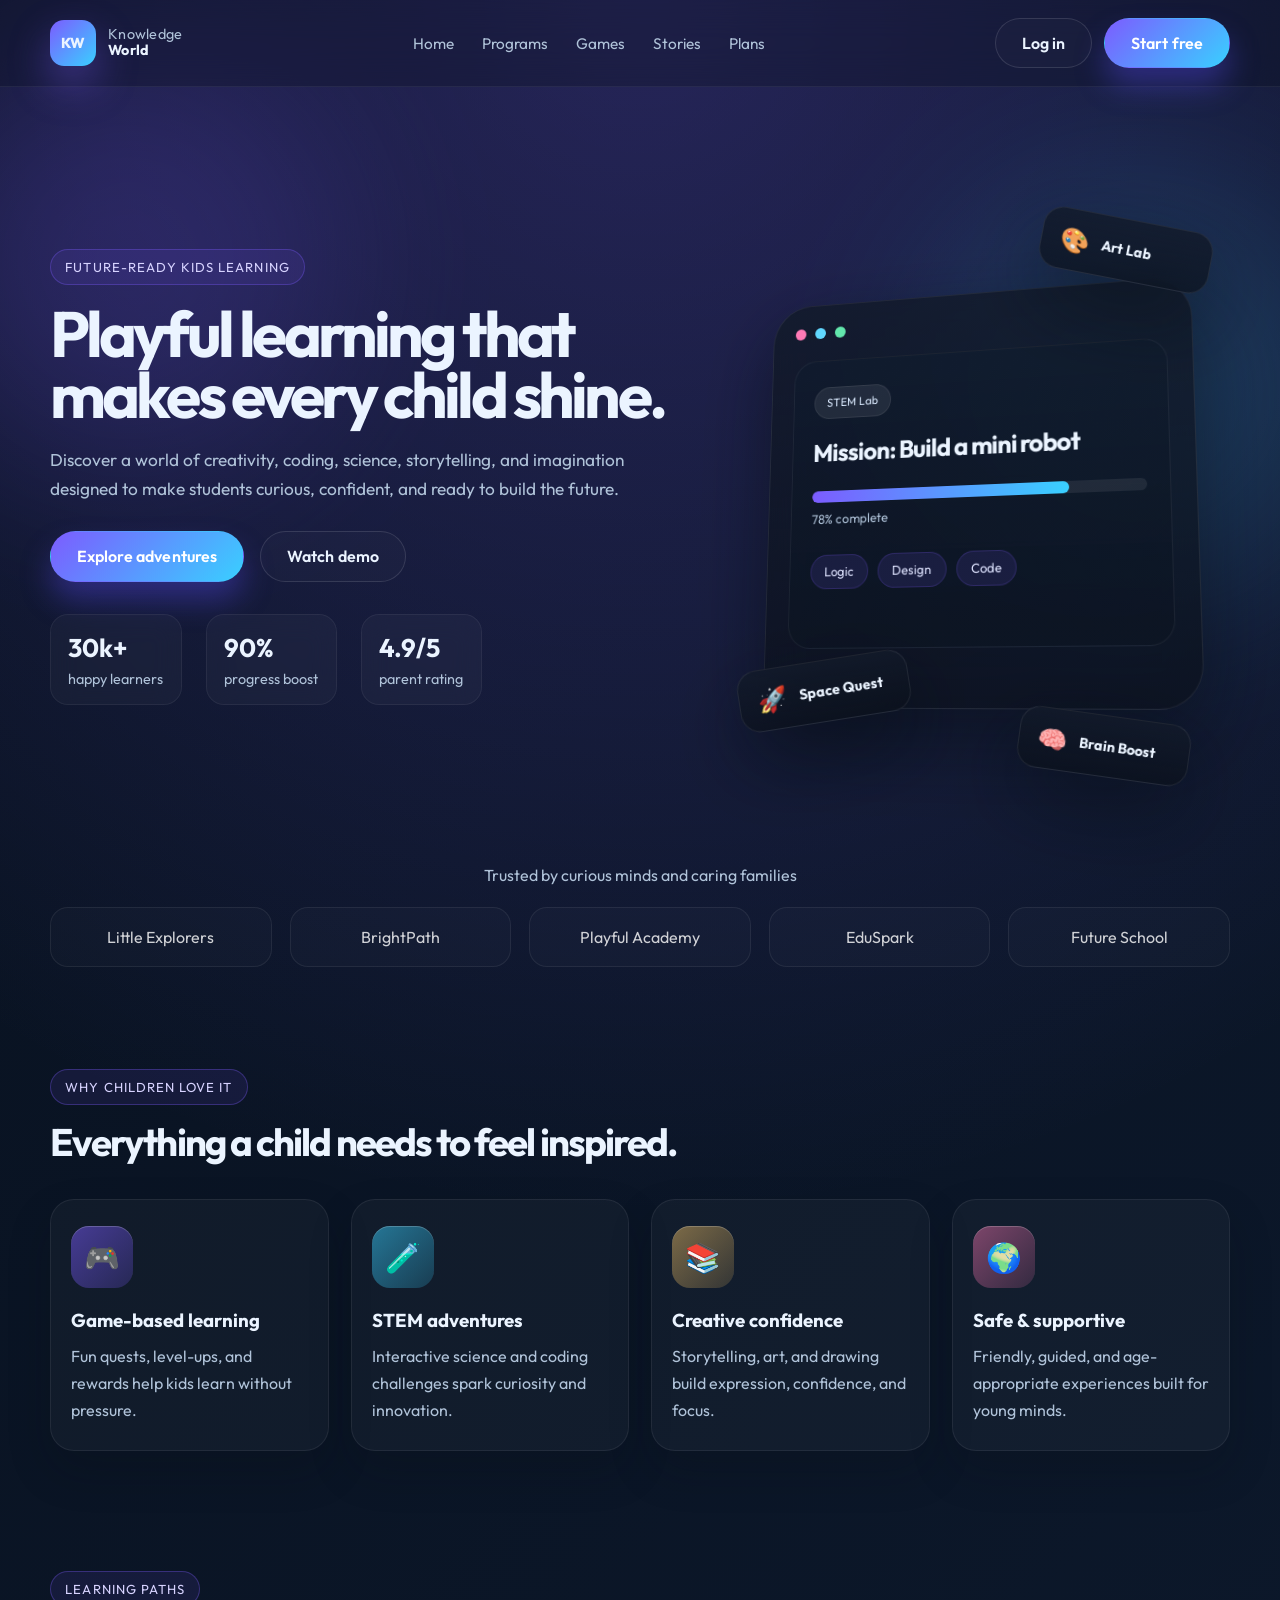
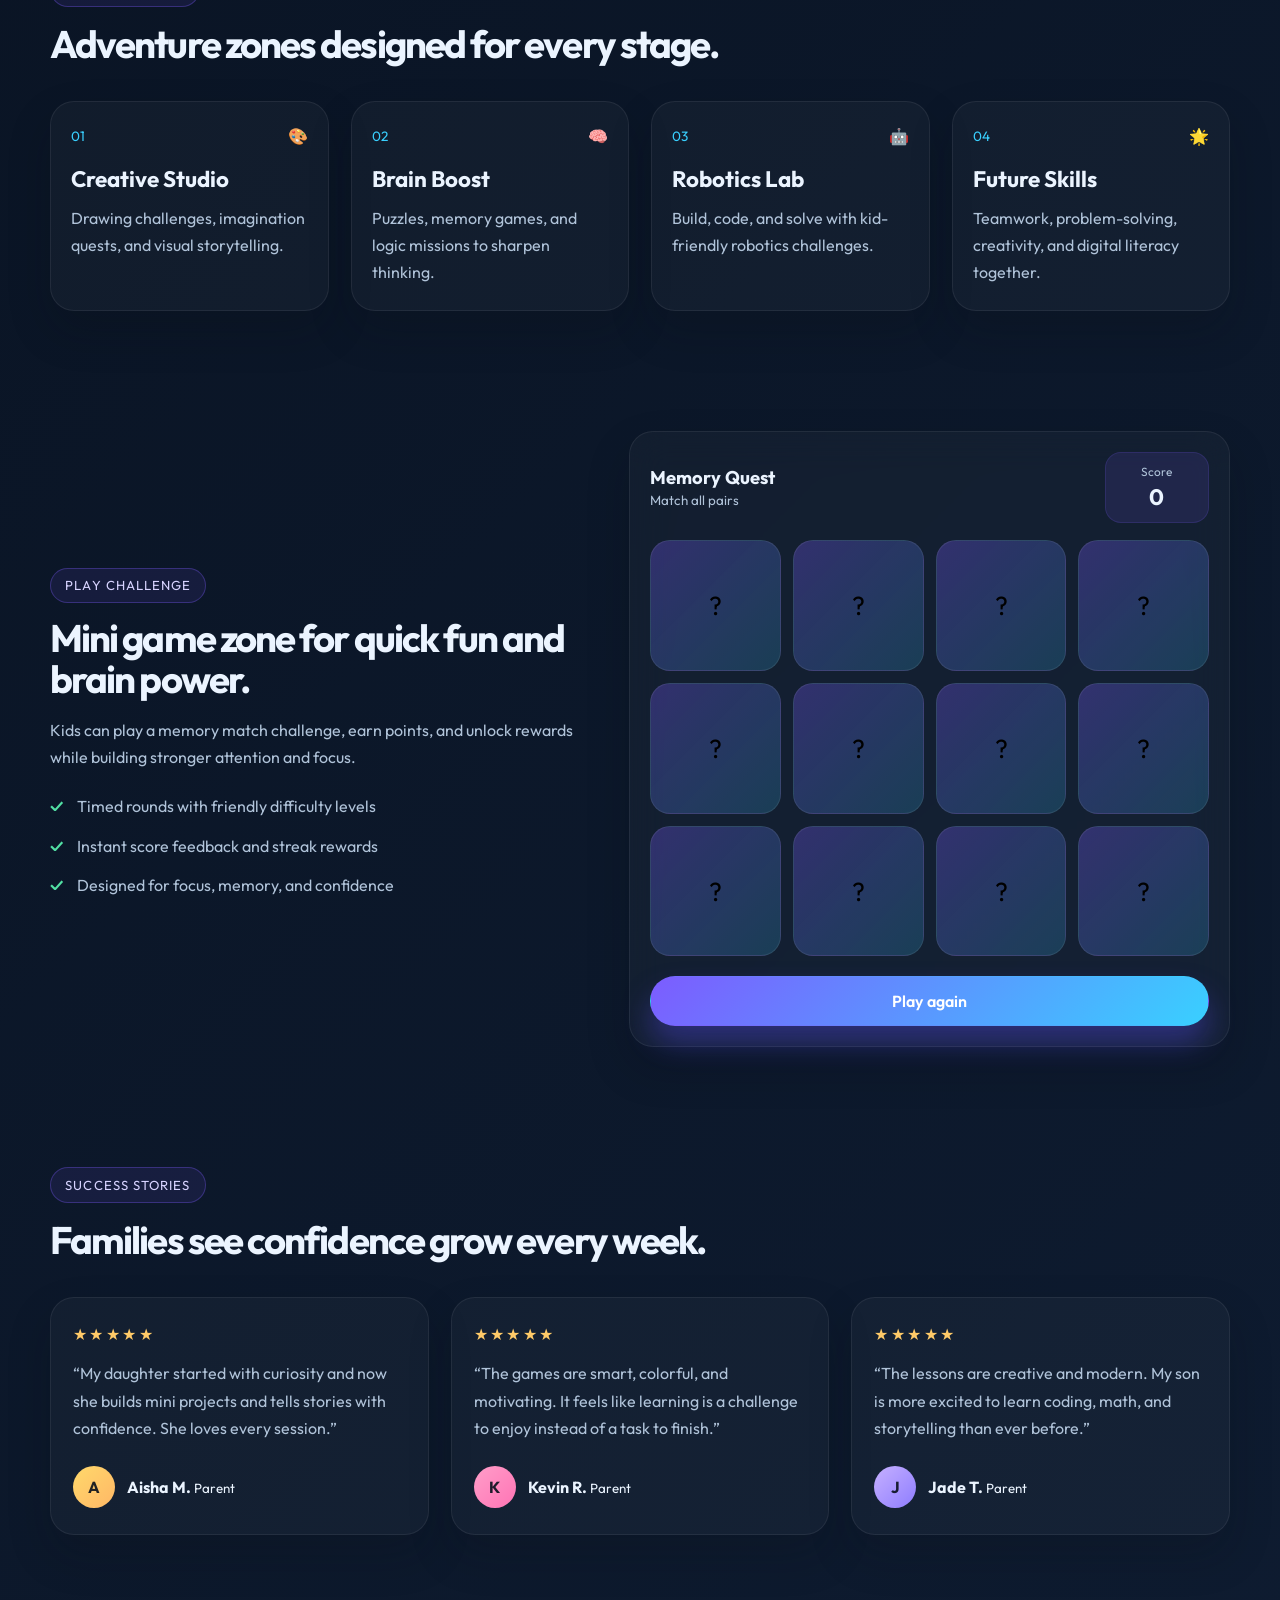
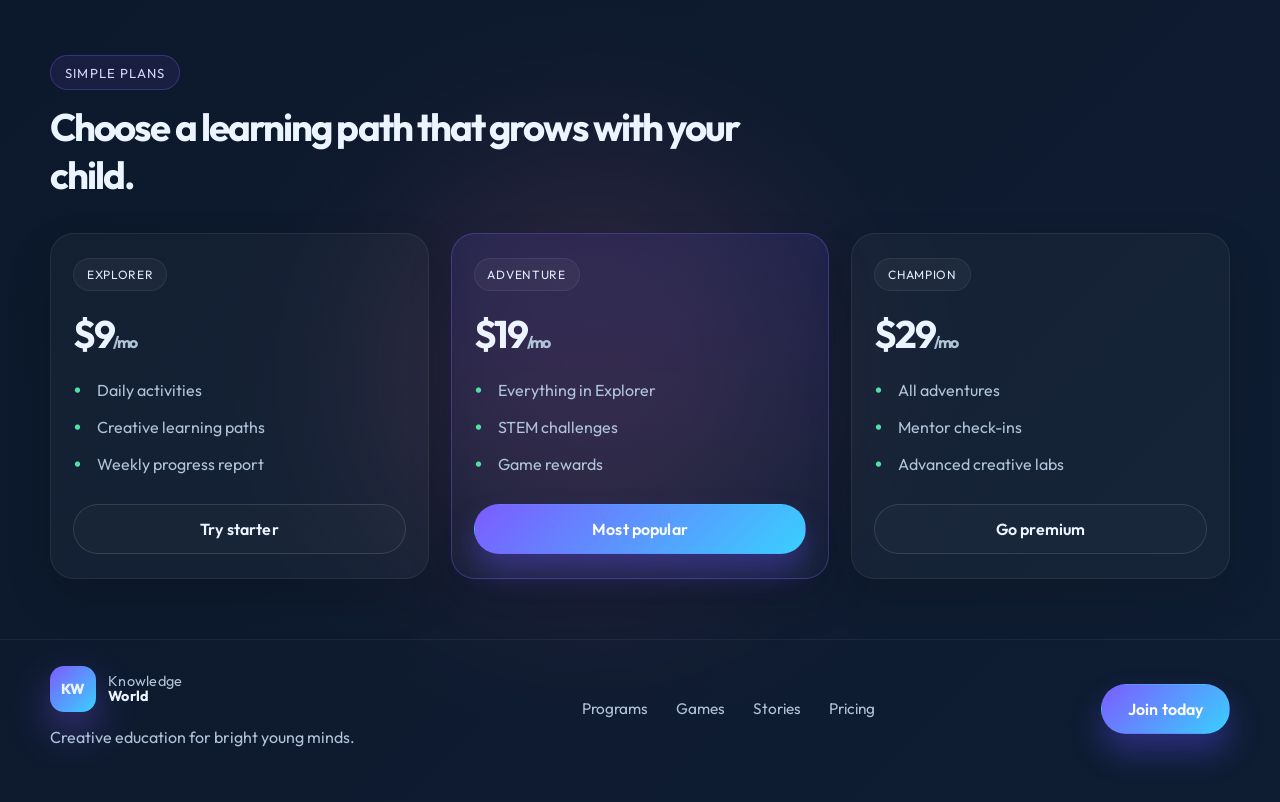
==== index.html @ fcbf1ed4 "Done" ====
<!DOCTYPE html>
<html lang="en">
  <head>
    <meta charset="UTF-8" />
    <meta name="viewport" content="width=device-width, initial-scale=1.0" />
    <meta
      name="description"
      content="Knowledge World is a playful, creative, and future-ready learning platform for kids. Explore projects, game-based learning, and innovative adventures."
    />
    <title>Knowledge World | Play. Learn. Grow.</title>
    <link rel="preconnect" href="https://fonts.googleapis.com" />
    <link rel="preconnect" href="https://fonts.gstatic.com" crossorigin />
    <link
      href="https://fonts.googleapis.com/css2?family=Outfit:wght@300;400;500;600;700;800;900&display=swap"
      rel="stylesheet"
    />
    <link rel="stylesheet" href="styles.css" />
  </head>
  <body>
    <div class="page-shell">
      <div class="bg-glow bg-glow-1"></div>
      <div class="bg-glow bg-glow-2"></div>
      <div class="bg-glow bg-glow-3"></div>

      <header class="topbar">
        <nav class="nav container">
          <div class="brand">
            <div class="brand-mark">KW</div>
            <div>
              <span>Knowledge</span>
              <strong>World</strong>
            </div>
          </div>

          <div class="nav-links">
            <a href="#home">Home</a>
            <a href="#programs">Programs</a>
            <a href="#games">Games</a>
            <a href="#stories">Stories</a>
            <a href="#pricing">Plans</a>
          </div>

          <div class="nav-actions">
            <button class="btn btn-ghost">Log in</button>
            <button class="btn btn-primary">Start free</button>
          </div>
        </nav>
      </header>

      <main>
        <section id="home" class="hero container">
          <div class="hero-copy reveal">
            <span class="eyebrow">Future-ready kids learning</span>
            <h1>Playful learning that makes every child shine.</h1>
            <p>
              Discover a world of creativity, coding, science, storytelling, and
              imagination designed to make students curious, confident, and ready to
              build the future.
            </p>

            <div class="hero-actions">
              <button class="btn btn-primary">Explore adventures</button>
              <button class="btn btn-secondary">Watch demo</button>
            </div>

            <div class="mini-stats">
              <div>
                <strong>30k+</strong>
                <span>happy learners</span>
              </div>
              <div>
                <strong>90%</strong>
                <span>progress boost</span>
              </div>
              <div>
                <strong>4.9/5</strong>
                <span>parent rating</span>
              </div>
            </div>
          </div>

          <div class="hero-visual reveal">
            <div class="floating-panel glass panel-main">
              <div class="panel-header">
                <span class="dot dot-pink"></span>
                <span class="dot dot-blue"></span>
                <span class="dot dot-green"></span>
              </div>

              <div class="class-card">
                <div class="school-badge">STEM Lab</div>
                <h3>Mission: Build a mini robot</h3>
                <div class="progress-wrap">
                  <div class="progress-bar">
                    <span style="width: 78%"></span>
                  </div>
                  <small>78% complete</small>
                </div>
                <div class="task-boxes">
                  <span>Logic</span>
                  <span>Design</span>
                  <span>Code</span>
                </div>
              </div>
            </div>

            <div class="floating-card glass card-one">
              <span>🎨</span>
              <strong>Art Lab</strong>
            </div>

            <div class="floating-card glass card-two">
              <span>🚀</span>
              <strong>Space Quest</strong>
            </div>

            <div class="floating-card glass card-three">
              <span>🧠</span>
              <strong>Brain Boost</strong>
            </div>
          </div>
        </section>

        <section class="partners container reveal">
          <p>Trusted by curious minds and caring families</p>
          <div class="partner-row">
            <span>Little Explorers</span>
            <span>BrightPath</span>
            <span>Playful Academy</span>
            <span>EduSpark</span>
            <span>Future School</span>
          </div>
        </section>

        <section id="programs" class="features container">
          <div class="section-heading reveal">
            <span class="eyebrow">Why children love it</span>
            <h2>Everything a child needs to feel inspired.</h2>
          </div>

          <div class="feature-grid">
            <article class="feature-card reveal">
              <div class="icon-wrap purple">🎮</div>
              <h3>Game-based learning</h3>
              <p>Fun quests, level-ups, and rewards help kids learn without pressure.</p>
            </article>

            <article class="feature-card reveal">
              <div class="icon-wrap blue">🧪</div>
              <h3>STEM adventures</h3>
              <p>Interactive science and coding challenges spark curiosity and innovation.</p>
            </article>

            <article class="feature-card reveal">
              <div class="icon-wrap yellow">📚</div>
              <h3>Creative confidence</h3>
              <p>Storytelling, art, and drawing build expression, confidence, and focus.</p>
            </article>

            <article class="feature-card reveal">
              <div class="icon-wrap pink">🌍</div>
              <h3>Safe & supportive</h3>
              <p>Friendly, guided, and age-appropriate experiences built for young minds.</p>
            </article>
          </div>
        </section>

        <section class="programs container reveal">
          <div class="section-heading">
            <span class="eyebrow">Learning paths</span>
            <h2>Adventure zones designed for every stage.</h2>
          </div>

          <div class="program-grid">
            <article class="program-card">
              <div class="prog-top">
                <span>01</span>
                <span>🎨</span>
              </div>
              <h3>Creative Studio</h3>
              <p>Drawing challenges, imagination quests, and visual storytelling.</p>
            </article>

            <article class="program-card">
              <div class="prog-top">
                <span>02</span>
                <span>🧠</span>
              </div>
              <h3>Brain Boost</h3>
              <p>Puzzles, memory games, and logic missions to sharpen thinking.</p>
            </article>

            <article class="program-card">
              <div class="prog-top">
                <span>03</span>
                <span>🤖</span>
              </div>
              <h3>Robotics Lab</h3>
              <p>Build, code, and solve with kid-friendly robotics challenges.</p>
            </article>

            <article class="program-card">
              <div class="prog-top">
                <span>04</span>
                <span>🌟</span>
              </div>
              <h3>Future Skills</h3>
              <p>Teamwork, problem-solving, creativity, and digital literacy together.</p>
            </article>
          </div>
        </section>

        <section id="games" class="game-zone container reveal">
          <div class="game-copy">
            <span class="eyebrow">Play challenge</span>
            <h2>Mini game zone for quick fun and brain power.</h2>
            <p>
              Kids can play a memory match challenge, earn points, and unlock rewards while
              building stronger attention and focus.
            </p>
            <ul>
              <li>Timed rounds with friendly difficulty levels</li>
              <li>Instant score feedback and streak rewards</li>
              <li>Designed for focus, memory, and confidence</li>
            </ul>
          </div>

          <div class="game-panel glass">
            <div class="game-topbar">
              <div>
                <strong>Memory Quest</strong>
                <small>Match all pairs</small>
              </div>
              <div class="score-box">
                <span>Score</span>
                <strong id="score">0</strong>
              </div>
            </div>

            <div id="memory-game" class="memory-game" aria-label="Memory game"></div>
            <button id="restart-game" class="btn btn-primary btn-full">Play again</button>
          </div>
        </section>

        <section id="stories" class="stories container">
          <div class="section-heading reveal">
            <span class="eyebrow">Success stories</span>
            <h2>Families see confidence grow every week.</h2>
          </div>

          <div class="testimonial-grid">
            <article class="testimonial-card reveal">
              <div class="stars">★★★★★</div>
              <p>
                “My daughter started with curiosity and now she builds mini projects and
                tells stories with confidence. She loves every session.”
              </p>
              <div class="person">
                <span class="avatar yellow">A</span>
                <div>
                  <strong>Aisha M.</strong>
                  <small>Parent</small>
                </div>
              </div>
            </article>

            <article class="testimonial-card reveal">
              <div class="stars">★★★★★</div>
              <p>
                “The games are smart, colorful, and motivating. It feels like learning is a
                challenge to enjoy instead of a task to finish.”
              </p>
              <div class="person">
                <span class="avatar pink">K</span>
                <div>
                  <strong>Kevin R.</strong>
                  <small>Parent</small>
                </div>
              </div>
            </article>

            <article class="testimonial-card reveal">
              <div class="stars">★★★★★</div>
              <p>
                “The lessons are creative and modern. My son is more excited to learn coding,
                math, and storytelling than ever before.”
              </p>
              <div class="person">
                <span class="avatar purple">J</span>
                <div>
                  <strong>Jade T.</strong>
                  <small>Parent</small>
                </div>
              </div>
            </article>
          </div>
        </section>

        <section id="pricing" class="pricing container reveal">
          <div class="section-heading">
            <span class="eyebrow">Simple plans</span>
            <h2>Choose a learning path that grows with your child.</h2>
          </div>

          <div class="pricing-grid">
            <article class="price-card">
              <span class="plan-tag">Explorer</span>
              <h3>$9<span>/mo</span></h3>
              <ul>
                <li>Daily activities</li>
                <li>Creative learning paths</li>
                <li>Weekly progress report</li>
              </ul>
              <button class="btn btn-secondary btn-full">Try starter</button>
            </article>

            <article class="price-card featured">
              <span class="plan-tag">Adventure</span>
              <h3>$19<span>/mo</span></h3>
              <ul>
                <li>Everything in Explorer</li>
                <li>STEM challenges</li>
                <li>Game rewards</li>
              </ul>
              <button class="btn btn-primary btn-full">Most popular</button>
            </article>

            <article class="price-card">
              <span class="plan-tag">Champion</span>
              <h3>$29<span>/mo</span></h3>
              <ul>
                <li>All adventures</li>
                <li>Mentor check-ins</li>
                <li>Advanced creative labs</li>
              </ul>
              <button class="btn btn-secondary btn-full">Go premium</button>
            </article>
          </div>
        </section>
      </main>

      <footer class="footer">
        <div class="container footer-inner">
          <div>
            <div class="brand footer-brand">
              <div class="brand-mark">KW</div>
              <div>
                <span>Knowledge</span>
                <strong>World</strong>
              </div>
            </div>
            <p>Creative education for bright young minds.</p>
          </div>

          <div class="footer-links">
            <a href="#programs">Programs</a>
            <a href="#games">Games</a>
            <a href="#stories">Stories</a>
            <a href="#pricing">Pricing</a>
          </div>

          <button class="btn btn-primary">Join today</button>
        </div>
      </footer>
    </div>

    <script src="script.js"></script>
  </body>
</html>
---- styles.css ----
:root {
  --bg: #08111f;
  --bg-2: #0f1d33;
  --panel: rgba(14, 25, 43, 0.72);
  --panel-strong: rgba(19, 34, 56, 0.9);
  --card: rgba(255, 255, 255, 0.06);
  --border: rgba(255, 255, 255, 0.12);
  --text: #ebf4ff;
  --muted: #b0c3d9;
  --primary: #7c5cff;
  --primary-2: #39d0ff;
  --success: #52e0a4;
  --warning: #ffca68;
  --pink: #ff77b4;
  --shadow: 0 30px 80px rgba(6, 12, 20, 0.55);
  --radius: 28px;
}

* {
  margin: 0;
  padding: 0;
  box-sizing: border-box;
}

html {
  scroll-behavior: smooth;
}

body {
  font-family: 'Outfit', sans-serif;
  background:
    radial-gradient(circle at top, rgba(124, 92, 255, 0.25), transparent 30%),
    linear-gradient(135deg, var(--bg), var(--bg-2));
  color: var(--text);
  min-height: 100vh;
}

img {
  max-width: 100%;
  display: block;
}

button {
  font: inherit;
  cursor: pointer;
}

button,
a {
  transition: all 0.25s ease;
}

.page-shell {
  position: relative;
  overflow: hidden;
}

.container {
  width: min(1180px, calc(100% - 40px));
  margin: 0 auto;
}

.bg-glow {
  position: absolute;
  width: 420px;
  height: 420px;
  filter: blur(90px);
  opacity: 0.35;
  border-radius: 50%;
  pointer-events: none;
}

.bg-glow-1 {
  background: rgba(124, 92, 255, 0.55);
  top: 50px;
  left: -80px;
}

.bg-glow-2 {
  background: rgba(57, 208, 255, 0.45);
  right: -70px;
  top: 180px;
}

.bg-glow-3 {
  background: rgba(255, 119, 180, 0.38);
  bottom: 220px;
  left: 30%;
}

.topbar {
  position: sticky;
  top: 0;
  z-index: 20;
  backdrop-filter: blur(18px);
  background: rgba(8, 16, 28, 0.28);
  border-bottom: 1px solid rgba(255, 255, 255, 0.06);
}

.nav {
  display: flex;
  align-items: center;
  justify-content: space-between;
  min-height: 86px;
  gap: 24px;
}

.brand {
  display: flex;
  align-items: center;
  gap: 12px;
  font-size: 0.9rem;
  letter-spacing: 0.02em;
}

.brand > div:last-child {
  display: flex;
  flex-direction: column;
  line-height: 1.1;
}

.brand > div:last-child span {
  color: var(--muted);
}

.brand-mark {
  width: 46px;
  height: 46px;
  border-radius: 14px;
  display: grid;
  place-items: center;
  font-weight: 800;
  background: linear-gradient(135deg, var(--primary), var(--primary-2));
  box-shadow: 0 18px 40px rgba(124, 92, 255, 0.4);
}

.nav-links,
.footer-links {
  display: flex;
  align-items: center;
  gap: 28px;
}

.nav-links a,
.footer-links a {
  color: var(--muted);
  text-decoration: none;
  font-size: 0.96rem;
}

.nav-links a:hover,
.footer-links a:hover {
  color: var(--text);
}

.nav-actions {
  display: flex;
  align-items: center;
  gap: 12px;
}

.btn {
  border: 1px solid transparent;
  border-radius: 999px;
  padding: 0.9rem 1.6rem;
  font-weight: 600;
  letter-spacing: 0.01em;
}

.btn-full {
  width: 100%;
}

.btn-primary {
  background: linear-gradient(135deg, var(--primary), var(--primary-2));
  color: white;
  box-shadow: 0 18px 30px rgba(93, 76, 255, 0.35);
}

.btn-primary:hover {
  transform: translateY(-2px) scale(1.01);
}

.btn-secondary,
.btn-ghost {
  background: rgba(255, 255, 255, 0.02);
  border-color: var(--border);
  color: var(--text);
}

.btn-secondary:hover,
.btn-ghost:hover {
  background: rgba(255, 255, 255, 0.06);
}

.hero {
  display: grid;
  grid-template-columns: 1.1fr 0.9fr;
  align-items: center;
  gap: 42px;
  min-height: 760px;
  padding: 60px 0 40px;
}

.eyebrow {
  display: inline-flex;
  align-items: center;
  gap: 8px;
  padding: 0.55rem 0.9rem;
  border: 1px solid rgba(124, 92, 255, 0.32);
  background: rgba(124, 92, 255, 0.1);
  color: #d7d3ff;
  border-radius: 999px;
  font-size: 0.82rem;
  letter-spacing: 0.08em;
  text-transform: uppercase;
}

.hero-copy h1 {
  margin-top: 1.2rem;
  font-size: clamp(2.8rem, 5vw, 5.1rem);
  line-height: 0.95;
  letter-spacing: -0.06em;
}

.hero-copy p {
  margin-top: 1.2rem;
  max-width: 660px;
  color: var(--muted);
  font-size: 1.08rem;
  line-height: 1.7;
}

.hero-actions {
  display: flex;
  align-items: center;
  gap: 16px;
  margin-top: 1.7rem;
  flex-wrap: wrap;
}

.mini-stats {
  margin-top: 2rem;
  display: flex;
  gap: 24px;
  flex-wrap: wrap;
}

.mini-stats div {
  min-width: 120px;
  padding: 1rem 1.1rem;
  background: rgba(255, 255, 255, 0.03);
  border: 1px solid rgba(255, 255, 255, 0.06);
  border-radius: 18px;
  backdrop-filter: blur(14px);
}

.mini-stats strong {
  display: block;
  font-size: 1.6rem;
  margin-bottom: 0.25rem;
}

.mini-stats span {
  color: var(--muted);
  font-size: 0.9rem;
}

.hero-visual {
  position: relative;
  height: 620px;
  display: flex;
  align-items: center;
  justify-content: center;
  perspective: 1200px;
}

.glass {
  background: linear-gradient(180deg, rgba(17, 25, 41, 0.85), rgba(9, 15, 25, 0.7));
  border: 1px solid rgba(255, 255, 255, 0.08);
  box-shadow: var(--shadow);
  backdrop-filter: blur(18px);
}

.panel-main {
  position: relative;
  width: min(440px, 90%);
  min-height: 420px;
  border-radius: calc(var(--radius) + 14px);
  transform: rotateX(10deg) rotateY(-14deg) translateY(18px);
  padding: 24px;
}

.panel-header {
  display: flex;
  gap: 10px;
  margin-bottom: 24px;
}

.dot {
  width: 12px;
  height: 12px;
  border-radius: 50%;
  display: inline-block;
}

.dot-pink { background: #ff7ab6; }
.dot-blue { background: #61d8ff; }
.dot-green { background: #62e7ac; }

.class-card {
  border-radius: 24px;
  min-height: 300px;
  padding: 28px 22px;
  background: linear-gradient(180deg, rgba(14, 28, 46, 0.5), rgba(12, 20, 34, 0.75));
  border: 1px solid rgba(255, 255, 255, 0.06);
}

.school-badge {
  display: inline-flex;
  background: rgba(255, 255, 255, 0.08);
  border: 1px solid rgba(255, 255, 255, 0.08);
  border-radius: 999px;
  padding: 0.52rem 0.8rem;
  font-size: 0.75rem;
  color: #dbeaff;
}

.class-card h3 {
  margin-top: 1.2rem;
  font-size: clamp(1.5rem, 2vw, 2rem);
  letter-spacing: -0.04em;
}

.progress-wrap {
  margin-top: 1.5rem;
}

.progress-bar {
  height: 12px;
  border-radius: 999px;
  background: rgba(255, 255, 255, 0.08);
  overflow: hidden;
}

.progress-bar span {
  display: block;
  height: 100%;
  border-radius: inherit;
  background: linear-gradient(90deg, var(--primary), var(--primary-2));
}

.progress-wrap small {
  display: inline-block;
  margin-top: 0.6rem;
  color: var(--muted);
}

.task-boxes {
  display: flex;
  flex-wrap: wrap;
  gap: 10px;
  margin-top: 1.7rem;
}

.task-boxes span {
  padding: 0.55rem 0.9rem;
  border-radius: 999px;
  background: rgba(124, 92, 255, 0.12);
  border: 1px solid rgba(124, 92, 255, 0.2);
  color: #dfe4ff;
  font-size: 0.82rem;
}

.floating-card {
  position: absolute;
  display: flex;
  align-items: center;
  gap: 12px;
  min-width: 172px;
  border-radius: 20px;
  padding: 0.95rem 1.1rem;
  font-size: 0.9rem;
  backdrop-filter: blur(18px);
}

.floating-card span {
  font-size: 1.5rem;
}

.card-one {
  top: 52px;
  right: 18px;
  transform: rotate(11deg);
}

.card-two {
  left: 20px;
  bottom: 65px;
  transform: rotate(-9deg);
}

.card-three {
  right: 40px;
  bottom: 10px;
  transform: rotate(8deg);
}

.partners {
  padding: 18px 0 42px;
}

.partners p {
  text-align: center;
  color: var(--muted);
  margin-bottom: 1.4rem;
}

.partner-row {
  display: grid;
  grid-template-columns: repeat(5, minmax(120px, 1fr));
  gap: 18px;
  text-align: center;
  color: rgba(255, 255, 255, 0.8);
}

.partner-row span {
  display: inline-flex;
  align-items: center;
  justify-content: center;
  min-height: 60px;
  border-radius: 18px;
  border: 1px solid rgba(255, 255, 255, 0.07);
  background: rgba(255, 255, 255, 0.02);
}

.features,
.programs,
.stories,
.pricing,
.game-zone {
  padding: 60px 0;
}

.section-heading {
  margin-bottom: 2.1rem;
}

.section-heading h2 {
  margin-top: 0.8rem;
  font-size: clamp(2.1rem, 3vw, 3rem);
  letter-spacing: -0.05em;
  max-width: 700px;
}

.feature-grid {
  display: grid;
  grid-template-columns: repeat(4, minmax(210px, 1fr));
  gap: 22px;
}

.feature-card,
.program-card,
.testimonial-card,
.price-card,
.game-panel {
  border: 1px solid rgba(255, 255, 255, 0.07);
  background: rgba(255, 255, 255, 0.03);
  border-radius: 24px;
  box-shadow: 0 20px 44px rgba(8, 13, 22, 0.2);
}

.feature-card {
  padding: 26px 20px;
}

.icon-wrap {
  width: 62px;
  height: 62px;
  border-radius: 18px;
  display: grid;
  place-items: center;
  font-size: 1.8rem;
  margin-bottom: 1.2rem;
  box-shadow: inset 0 1px 0 rgba(255, 255, 255, 0.2);
}

.icon-wrap.purple { background: linear-gradient(135deg, rgba(124, 92, 255, 0.5), rgba(124, 92, 255, 0.2)); }
.icon-wrap.blue { background: linear-gradient(135deg, rgba(57, 208, 255, 0.5), rgba(57, 208, 255, 0.18)); }
.icon-wrap.yellow { background: linear-gradient(135deg, rgba(255, 202, 104, 0.45), rgba(255, 202, 104, 0.14)); }
.icon-wrap.pink { background: linear-gradient(135deg, rgba(255, 119, 180, 0.45), rgba(255, 119, 180, 0.14)); }

.feature-card h3 {
  margin-bottom: 0.7rem;
}

.feature-card p,
.program-card p,
.testimonial-card p,
.game-copy p,
.game-copy li,
.footer p,
.price-card li {
  color: var(--muted);
  line-height: 1.7;
}

.program-grid {
  display: grid;
  grid-template-columns: repeat(4, minmax(220px, 1fr));
  gap: 22px;
}

.program-card {
  padding: 24px 20px;
}

.prog-top {
  display: flex;
  justify-content: space-between;
  align-items: center;
  margin-bottom: 1.2rem;
  color: #d7dff9;
}

.prog-top span:first-child {
  font-size: 0.85rem;
  color: var(--primary-2);
}

.program-card h3 {
  margin-bottom: 0.7rem;
  font-size: 1.4rem;
}

.game-zone {
  display: grid;
  grid-template-columns: 0.95fr 1.05fr;
  gap: 36px;
  align-items: center;
}

.game-copy h2 {
  margin-top: 0.9rem;
  font-size: clamp(2rem, 3vw, 3rem);
  line-height: 1.08;
  letter-spacing: -0.05em;
}

.game-copy p {
  margin-top: 1rem;
}

.game-copy ul {
  list-style: none;
  margin-top: 1.4rem;
}

.game-copy li {
  position: relative;
  padding-left: 1.7rem;
  margin-bottom: 0.75rem;
}

.game-copy li::before {
  content: '✓';
  position: absolute;
  left: 0;
  top: 0;
  color: var(--success);
  font-weight: 700;
}

.game-panel {
  padding: 20px;
}

.game-topbar {
  display: flex;
  justify-content: space-between;
  align-items: center;
  margin-bottom: 1.1rem;
  gap: 12px;
}

.game-topbar strong {
  display: block;
  font-size: 1.15rem;
}

.game-topbar small {
  color: var(--muted);
}

.score-box {
  min-width: 104px;
  border-radius: 16px;
  padding: 0.7rem 0.8rem;
  background: rgba(124, 92, 255, 0.12);
  border: 1px solid rgba(124, 92, 255, 0.16);
  text-align: center;
}

.score-box span {
  display: block;
  color: var(--muted);
  font-size: 0.74rem;
}

.score-box strong {
  font-size: 1.4rem;
  color: var(--text);
  margin-top: 0.2rem;
}

.memory-game {
  display: grid;
  grid-template-columns: repeat(4, minmax(70px, 1fr));
  gap: 12px;
  margin-bottom: 1.2rem;
}

.memory-card {
  position: relative;
  aspect-ratio: 1 / 1;
  border: none;
  background: transparent;
  perspective: 1000px;
  cursor: pointer;
}

.memory-inner {
  position: absolute;
  inset: 0;
  transform-style: preserve-3d;
  transition: transform 0.45s ease;
  border-radius: 20px;
}

.memory-card.is-flipped .memory-inner,
.memory-card.is-matched .memory-inner {
  transform: rotateY(180deg);
}

.memory-face {
  position: absolute;
  inset: 0;
  backface-visibility: hidden;
  border-radius: 20px;
  display: grid;
  place-items: center;
  font-size: clamp(1.6rem, 2vw, 2.1rem);
}

.memory-front {
  background: linear-gradient(135deg, rgba(124, 92, 255, 0.3), rgba(57, 208, 255, 0.18));
  border: 1px solid rgba(255, 255, 255, 0.08);
}

.memory-back {
  transform: rotateY(180deg);
  background: linear-gradient(180deg, rgba(255,255,255,0.08), rgba(255,255,255,0.03));
  border: 1px solid rgba(255,255,255,0.08);
}

.memory-card.is-matched .memory-back {
  box-shadow: 0 0 0 2px rgba(82, 224, 164, 0.5);
}

.testimonial-grid {
  display: grid;
  grid-template-columns: repeat(3, minmax(220px, 1fr));
  gap: 22px;
}

.testimonial-card {
  padding: 26px 22px;
}

.stars {
  letter-spacing: 0.15em;
  color: var(--warning);
  margin-bottom: 1rem;
}

.person {
  margin-top: 1.5rem;
  display: flex;
  align-items: center;
  gap: 12px;
}

.avatar {
  width: 42px;
  height: 42px;
  display: grid;
  place-items: center;
  border-radius: 50%;
  font-weight: 700;
  color: rgba(8, 16, 28, 0.9);
}

.avatar.yellow { background: linear-gradient(135deg, #ffd96b, #ffb766); }
.avatar.pink { background: linear-gradient(135deg, #ff9ec9, #ff74b5); }
.avatar.purple { background: linear-gradient(135deg, #c6b0ff, #8e7dff); }

.pricing-grid {
  display: grid;
  grid-template-columns: repeat(3, minmax(220px, 1fr));
  gap: 22px;
}

.price-card {
  padding: 24px 22px;
}

.price-card.featured {
  border-color: rgba(124, 92, 255, 0.35);
  background: linear-gradient(180deg, rgba(124, 92, 255, 0.12), rgba(255,255,255,0.02));
}

.plan-tag {
  display: inline-block;
  padding: 0.5rem 0.8rem;
  border-radius: 999px;
  background: rgba(255,255,255,0.04);
  border: 1px solid rgba(255,255,255,0.07);
  color: #e1ebff;
  font-size: 0.75rem;
  letter-spacing: 0.06em;
  text-transform: uppercase;
}

.price-card h3 {
  margin-top: 1.2rem;
  font-size: clamp(2.1rem, 3vw, 3rem);
  letter-spacing: -0.06em;
}

.price-card h3 span {
  font-size: 1rem;
  color: var(--muted);
}

.price-card ul {
  list-style: none;
  margin: 1.2rem 0 1.6rem;
}

.price-card li {
  position: relative;
  padding-left: 1.5rem;
  margin-bottom: 0.6rem;
}

.price-card li::before {
  content: '•';
  position: absolute;
  left: 0;
  top: 0;
  color: var(--success);
  font-size: 1.7rem;
  line-height: 1;
}

.footer {
  padding: 26px 0 50px;
  border-top: 1px solid rgba(255, 255, 255, 0.06);
}

.footer-inner {
  display: flex;
  align-items: center;
  justify-content: space-between;
  gap: 20px;
  flex-wrap: wrap;
}

.footer-brand {
  margin-bottom: 0.75rem;
}

.reveal {
  opacity: 0;
  transform: translateY(26px);
  transition: opacity 0.7s ease, transform 0.7s ease;
}

.reveal.visible {
  opacity: 1;
  transform: translateY(0);
}

@media (max-width: 980px) {
  .hero,
  .game-zone {
    grid-template-columns: 1fr;
  }

  .feature-grid,
  .program-grid,
  .testimonial-grid,
  .pricing-grid {
    grid-template-columns: repeat(2, minmax(220px, 1fr));
  }

  .nav-links {
    display: none;
  }
}

@media (max-width: 640px) {
  .nav {
    flex-wrap: wrap;
    padding: 12px 0 16px;
  }

  .nav-actions {
    width: 100%;
    justify-content: space-between;
  }

  .hero {
    min-height: auto;
    padding-top: 42px;
  }

  .hero-copy h1 {
    font-size: 3rem;
  }

  .feature-grid,
  .program-grid,
  .testimonial-grid,
  .pricing-grid,
  .partner-row {
    grid-template-columns: 1fr;
  }

  .hero-visual {
    height: 450px;
  }

  .panel-main {
    width: 100%;
  }

  .floating-card {
    min-width: 150px;
  }

  .memory-game {
    grid-template-columns: repeat(3, minmax(70px, 1fr));
  }

  .footer-inner {
    flex-direction: column;
    align-items: flex-start;
  }
}
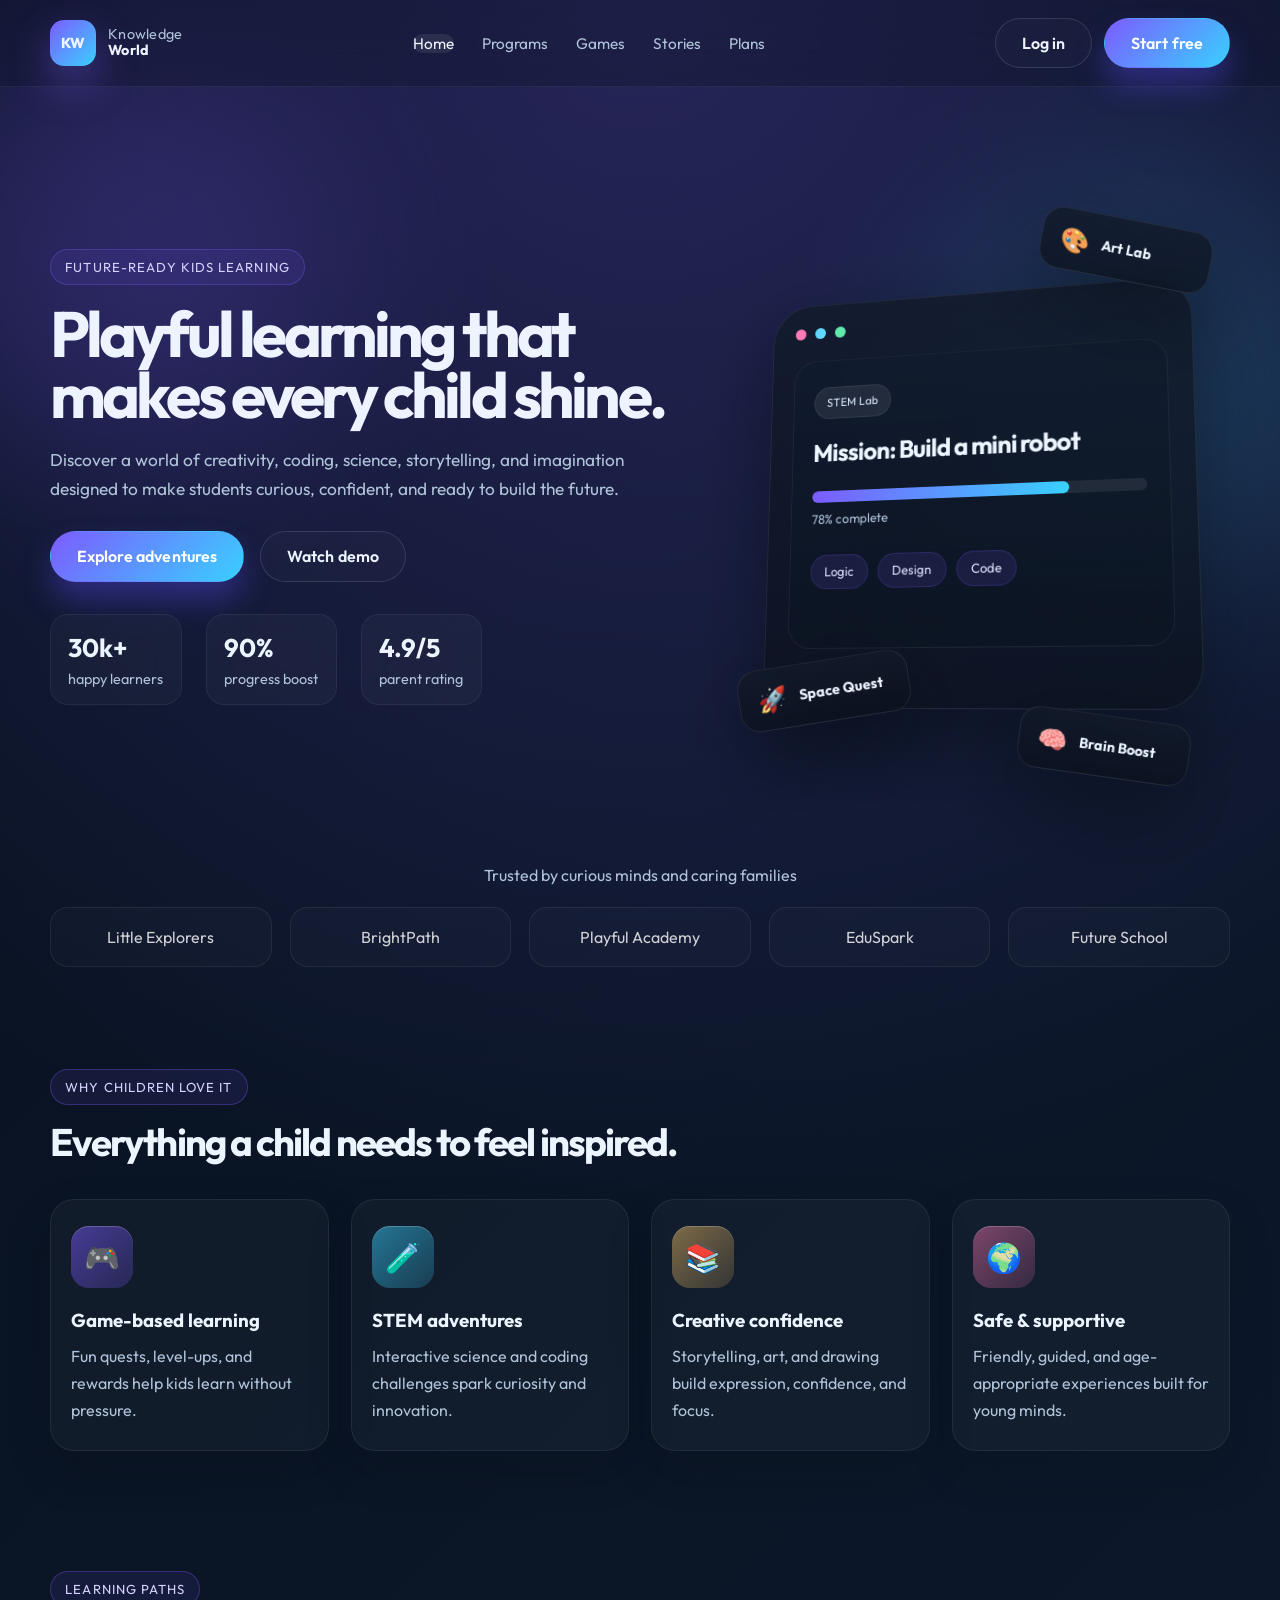
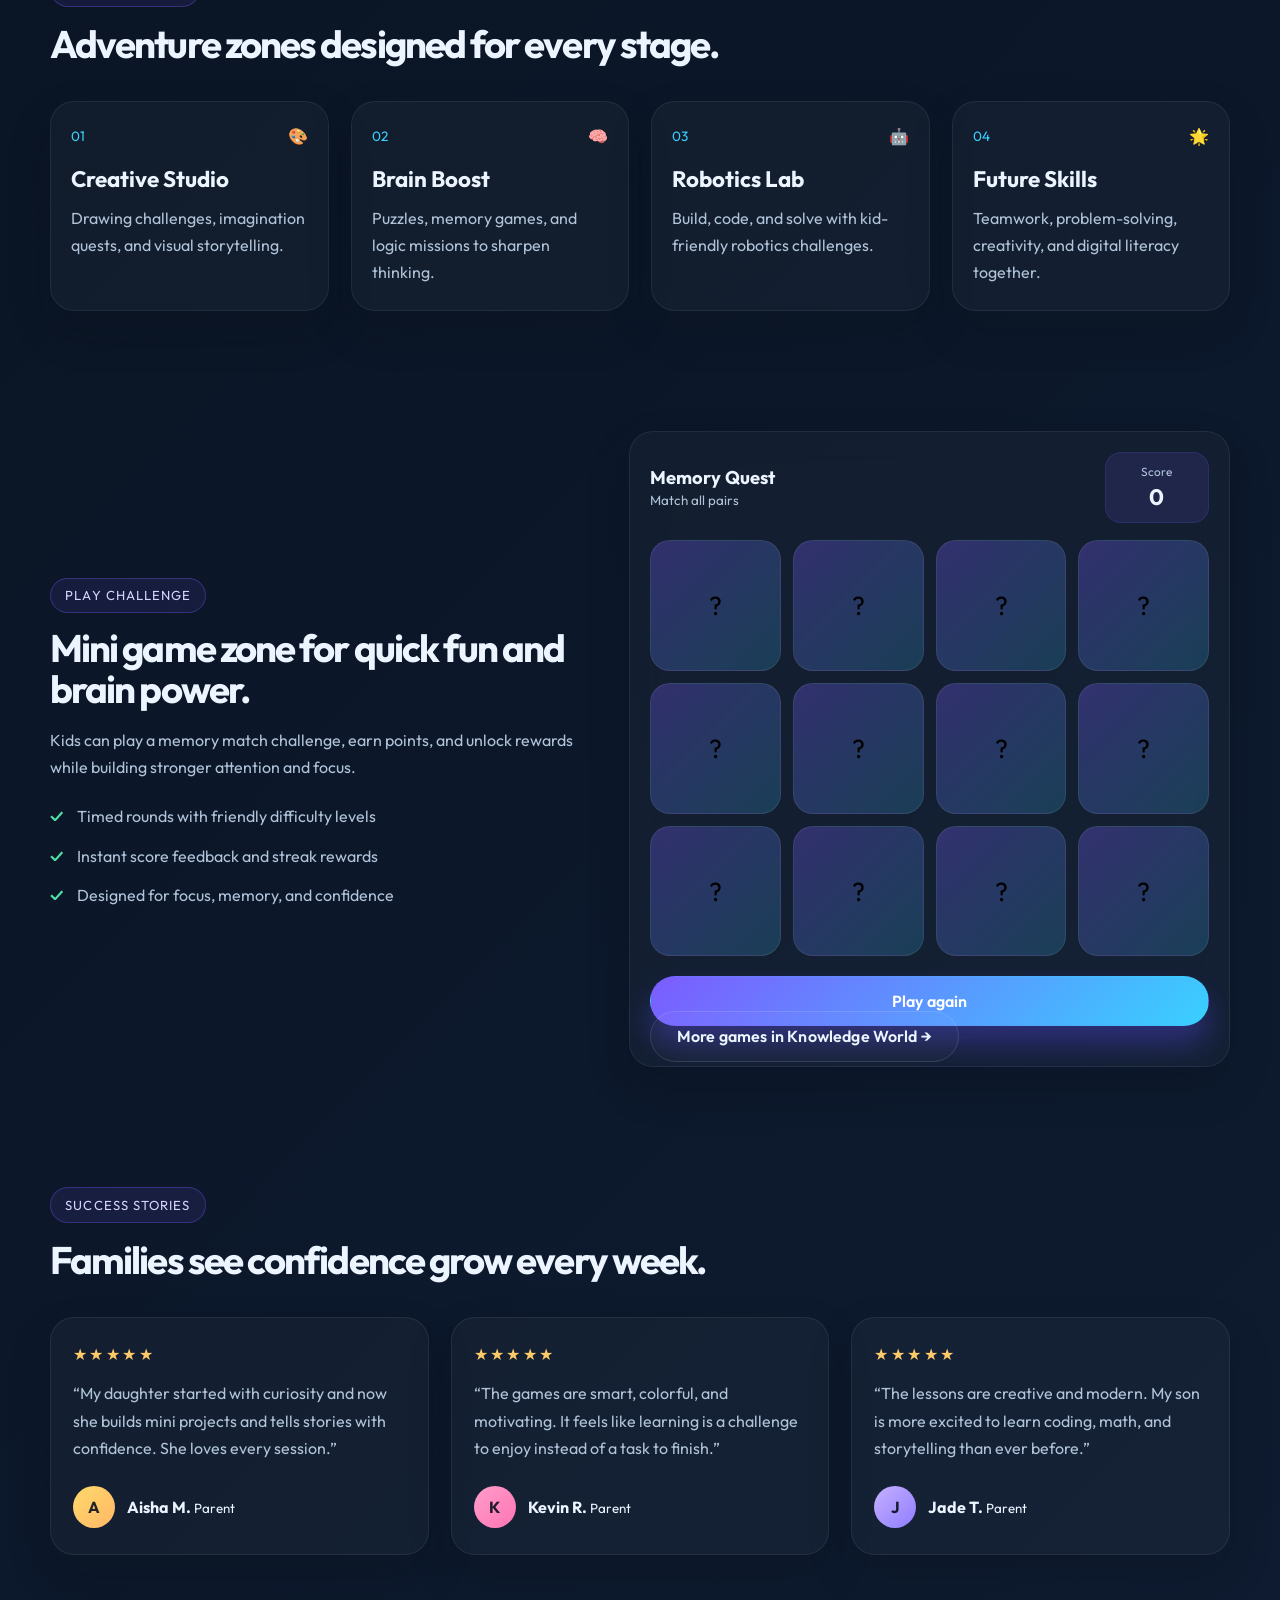
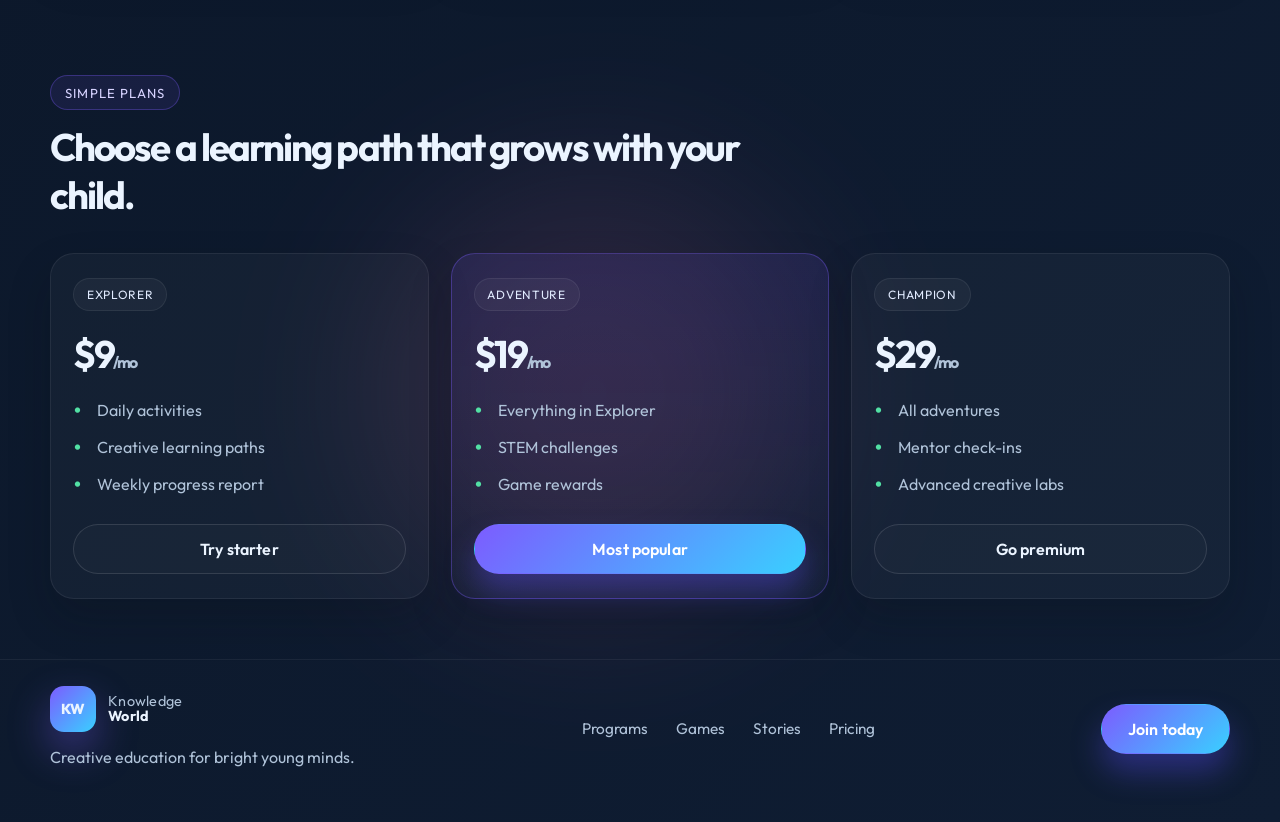
==== commit 21862eb2: "feat: enhance hero3d camera positioning and object placement for better visuals on wide screens feat" ====
--- a/index.html
+++ b/index.html
@@ -41,8 +41,8 @@
           </div>
 
           <div class="nav-actions">
-            <button class="btn btn-ghost">Log in</button>
-            <button class="btn btn-primary">Start free</button>
+            <button class="btn btn-ghost" data-action="login" id="nav-login">Log in</button>
+            <button class="btn btn-primary" data-action="signup" id="nav-signup">Start free</button>
           </div>
         </nav>
       </header>
@@ -59,8 +59,8 @@
             </p>
 
             <div class="hero-actions">
-              <button class="btn btn-primary">Explore adventures</button>
-              <button class="btn btn-secondary">Watch demo</button>
+              <button class="btn btn-primary" data-action="explore">Explore adventures</button>
+              <button class="btn btn-secondary" data-action="demo">Watch demo</button>
             </div>
 
             <div class="mini-stats">
@@ -239,6 +239,7 @@
 
             <div id="memory-game" class="memory-game" aria-label="Memory game"></div>
             <button id="restart-game" class="btn btn-primary btn-full">Play again</button>
+            <a class="btn btn-secondary btn-full game-more" href="knowledge-world/index.html#/games">More games in Knowledge World →</a>
           </div>
         </section>
 
@@ -311,7 +312,7 @@
                 <li>Creative learning paths</li>
                 <li>Weekly progress report</li>
               </ul>
-              <button class="btn btn-secondary btn-full">Try starter</button>
+              <button class="btn btn-secondary btn-full" data-action="plan" data-plan="Explorer" data-price="$9/mo">Try starter</button>
             </article>
 
             <article class="price-card featured">
@@ -322,7 +323,7 @@
                 <li>STEM challenges</li>
                 <li>Game rewards</li>
               </ul>
-              <button class="btn btn-primary btn-full">Most popular</button>
+              <button class="btn btn-primary btn-full" data-action="plan" data-plan="Adventure" data-price="$19/mo">Most popular</button>
             </article>
 
             <article class="price-card">
@@ -333,7 +334,7 @@
                 <li>Mentor check-ins</li>
                 <li>Advanced creative labs</li>
               </ul>
-              <button class="btn btn-secondary btn-full">Go premium</button>
+              <button class="btn btn-secondary btn-full" data-action="plan" data-plan="Champion" data-price="$29/mo">Go premium</button>
             </article>
           </div>
         </section>
@@ -359,11 +360,51 @@
             <a href="#pricing">Pricing</a>
           </div>
 
-          <button class="btn btn-primary">Join today</button>
+          <button class="btn btn-primary" data-action="signup">Join today</button>
         </div>
       </footer>
     </div>
 
+    <!-- Modal (login / sign up / plan) -->
+    <div class="modal-root" id="modal-root" aria-hidden="true">
+      <div class="modal-backdrop" data-close></div>
+      <div class="modal glass" role="dialog" aria-modal="true" aria-labelledby="modal-title">
+        <button class="modal-close" data-close aria-label="Close">✕</button>
+        <span class="eyebrow" id="modal-eyebrow">Welcome</span>
+        <h3 id="modal-title">Create your free account</h3>
+        <p id="modal-text">Join Knowledge World and start your child's learning adventure.</p>
+
+        <form id="account-form" novalidate>
+          <input type="hidden" id="form-mode" value="signup">
+          <input type="hidden" id="form-plan" value="">
+          <label class="field" id="field-name">
+            <span>Parent name</span>
+            <input type="text" id="f-name" placeholder="e.g. Ayesha" autocomplete="name" maxlength="40">
+          </label>
+          <label class="field" id="field-child">
+            <span>Child's name</span>
+            <input type="text" id="f-child" placeholder="e.g. Ali" maxlength="40">
+          </label>
+          <label class="field">
+            <span>Email</span>
+            <input type="email" id="f-email" placeholder="you@example.com" autocomplete="email" required>
+          </label>
+          <label class="field">
+            <span>Password</span>
+            <input type="password" id="f-pass" placeholder="At least 6 characters" autocomplete="current-password" minlength="6" required>
+          </label>
+          <p class="form-error" id="form-error" role="alert"></p>
+          <button type="submit" class="btn btn-primary btn-full" id="form-submit">Start free</button>
+          <p class="form-switch">
+            <span id="switch-text">Already have an account?</span>
+            <button type="button" class="link-btn" id="switch-mode">Log in</button>
+          </p>
+        </form>
+      </div>
+    </div>
+
+    <div class="toast-root" id="toast-root" aria-live="polite"></div>
+
     <script src="script.js"></script>
   </body>
 </html>
--- a/styles.css
+++ b/styles.css
@@ -858,3 +858,54 @@
     align-items: flex-start;
   }
 }
+
+/* ==========================================================================
+   Modal, forms, toasts, misc (added for working buttons)
+   ========================================================================== */
+.hidden { display: none !important; }
+body.modal-open { overflow: hidden; }
+.nav-links a.active { color: var(--text); background: rgba(255, 255, 255, 0.08); border-radius: 999px; }
+.game-more { margin-top: 10px; text-align: center; text-decoration: none; }
+
+.modal-root { position: fixed; inset: 0; z-index: 100; display: none; }
+.modal-root.open { display: grid; place-items: center; padding: 20px; }
+.modal-backdrop { position: absolute; inset: 0; background: rgba(4, 9, 18, 0.72); backdrop-filter: blur(10px); animation: fadeIn 0.25s ease both; }
+.modal {
+  position: relative; width: min(460px, 100%); max-height: calc(100vh - 40px); overflow: auto;
+  padding: 34px 30px 26px; border-radius: var(--radius); background: var(--panel-strong);
+  border: 1px solid var(--border); box-shadow: var(--shadow); animation: popIn 0.35s cubic-bezier(0.34, 1.56, 0.64, 1) both;
+}
+.modal h3 { font-size: 1.6rem; margin: 10px 0 6px; }
+.modal p { color: var(--muted); margin-bottom: 18px; }
+.modal-close {
+  position: absolute; top: 14px; right: 14px; width: 38px; height: 38px; border-radius: 50%;
+  border: 1px solid var(--border); background: rgba(255, 255, 255, 0.04); color: var(--text); font-size: 1rem;
+}
+.modal-close:hover { background: rgba(255, 119, 180, 0.25); transform: rotate(90deg); }
+
+.field { display: block; margin-bottom: 14px; }
+.field span { display: block; font-size: 0.85rem; color: var(--muted); margin-bottom: 6px; font-weight: 500; }
+.field input {
+  width: 100%; padding: 0.85rem 1rem; border-radius: 14px; border: 1px solid var(--border);
+  background: rgba(255, 255, 255, 0.04); color: var(--text); font: inherit; transition: border-color 0.2s, box-shadow 0.2s;
+}
+.field input:focus { outline: none; border-color: var(--primary-2); box-shadow: 0 0 0 4px rgba(57, 208, 255, 0.15); }
+.form-error { min-height: 1.2em; color: var(--pink); font-size: 0.9rem; margin: 0 0 10px !important; }
+.form-switch { text-align: center; margin: 14px 0 0 !important; font-size: 0.92rem; }
+.link-btn { background: none; border: 0; color: var(--primary-2); font-weight: 600; padding: 0 4px; text-decoration: underline; }
+.link-btn:hover { color: var(--text); }
+form.shake { animation: shake 0.45s both; }
+
+.toast-root { position: fixed; left: 50%; bottom: 26px; transform: translateX(-50%); z-index: 120; display: flex; flex-direction: column; gap: 10px; align-items: center; pointer-events: none; }
+.toast {
+  padding: 0.8rem 1.3rem; border-radius: 999px; font-weight: 600; max-width: min(92vw, 520px); text-align: center;
+  background: var(--panel-strong); color: var(--text); border: 1px solid var(--border); box-shadow: var(--shadow);
+  opacity: 0; transform: translateY(16px) scale(0.95); transition: all 0.3s cubic-bezier(0.34, 1.56, 0.64, 1);
+}
+.toast.show { opacity: 1; transform: none; }
+.toast-success { background: linear-gradient(135deg, rgba(82, 224, 164, 0.95), rgba(57, 208, 255, 0.95)); color: #04261a; border-color: transparent; }
+.toast-error { background: linear-gradient(135deg, var(--pink), #ff9f68); color: #3a0a1e; border-color: transparent; }
+
+@keyframes fadeIn { from { opacity: 0; } to { opacity: 1; } }
+@keyframes popIn { from { opacity: 0; transform: translateY(18px) scale(0.94); } to { opacity: 1; transform: none; } }
+@keyframes shake { 10%, 90% { transform: translateX(-2px); } 20%, 80% { transform: translateX(4px); } 30%, 50%, 70% { transform: translateX(-6px); } 40%, 60% { transform: translateX(6px); } }
